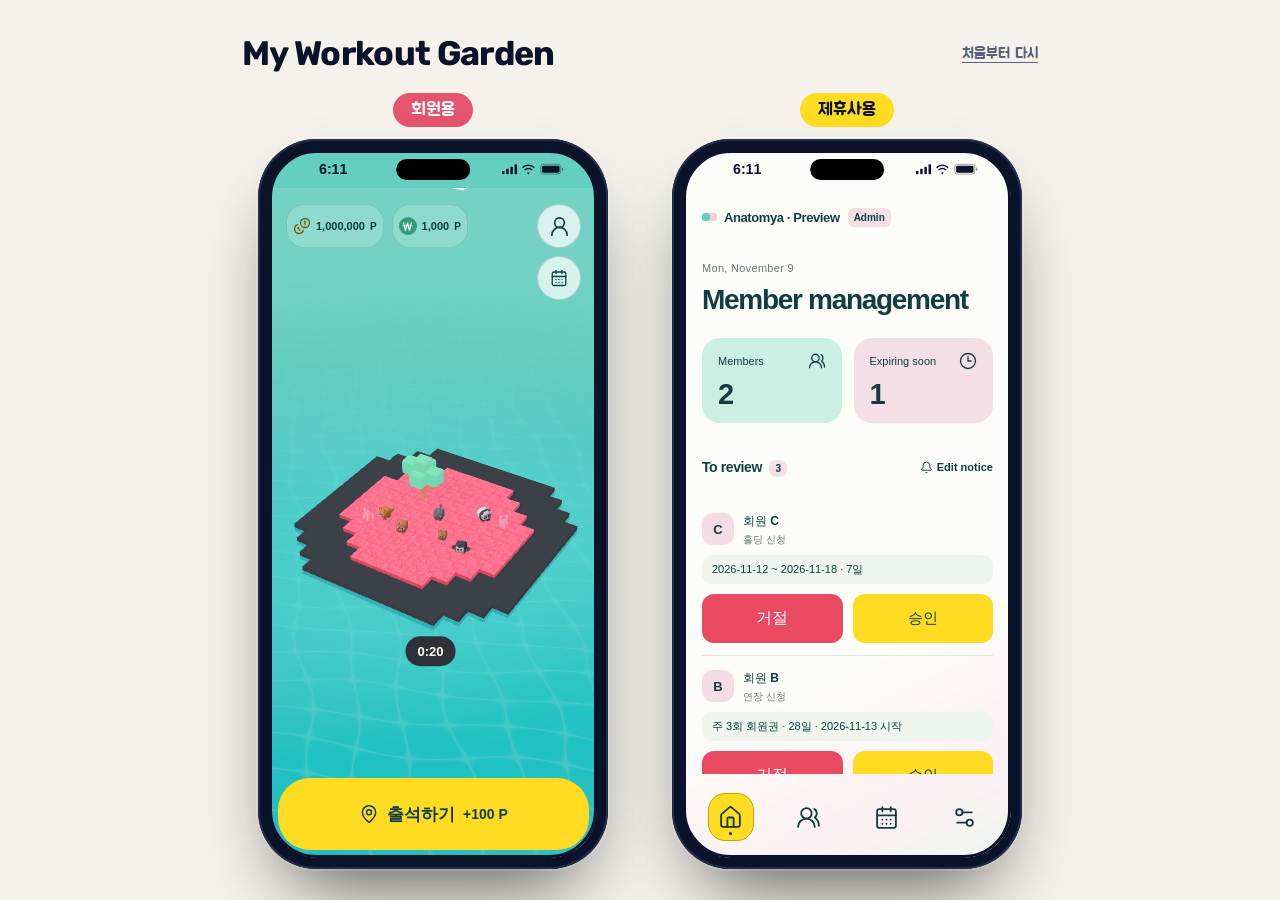
==== docs/index.html @ 876c1f79 "My Workout Garden demo site Co-Authored-By: Claude Opus 5.5 <noreply@anthropic.com>" ====
<!doctype html>
<html lang="ko">
<head>
<meta charset="utf-8">
<meta name="viewport" content="width=device-width, initial-scale=1, viewport-fit=cover">
<title>My Workout Garden</title>
<meta name="description" content="운동할수록 자라는 나만의 섬, My Workout Garden 시연">
<meta name="theme-color" content="#F5F2EB">
<link rel="preconnect" href="https://fonts.googleapis.com">
<link rel="preconnect" href="https://fonts.gstatic.com" crossorigin>
<link href="https://fonts.googleapis.com/css2?family=Jua&family=Rubik:wght@500;700&display=swap" rel="stylesheet">
<link rel="stylesheet" href="style.css">
</head>
<body>
<main class="stage">
  <header class="top">
    <h1>My Workout Garden</h1>
    <button class="reset" id="reset" type="button">처음부터 다시</button>
  </header>

  <div class="phones">
  <div class="demo demo-member">
    <p class="role">회원용</p>
    <div class="phone">
      <i class="phone-rim" aria-hidden="true"></i>
      <div class="screen">
        <div class="phone-status" aria-hidden="true">
          <span class="phone-status-clock clock">9:41</span>
          <i class="phone-status-camera"></i>
          <span class="phone-status-icons">
            <svg class="phone-status-signal" viewBox="0 0 18 12"><rect x="0" y="8" width="3" height="4" rx=".8"/><rect x="5" y="5.5" width="3" height="6.5" rx=".8"/><rect x="10" y="3" width="3" height="9" rx=".8"/><rect x="15" y="0" width="3" height="12" rx=".8"/></svg>
            <svg class="phone-status-wifi" viewBox="0 0 17 12"><path d="M8.5 2.3c2.4 0 4.6.9 6.2 2.5l1.1-1.2A10.4 10.4 0 0 0 8.5.6C5.7.6 3.1 1.7 1.2 3.6l1.1 1.2a8.8 8.8 0 0 1 6.2-2.5Zm0 3.7c1.4 0 2.7.5 3.7 1.5l1.2-1.2a7 7 0 0 0-9.8 0l1.2 1.2c1-1 2.3-1.5 3.7-1.5Zm0 3.5c-.7 0-1.3.3-1.7.7l1.7 1.8 1.7-1.8c-.4-.4-1-.7-1.7-.7Z"/></svg>
            <svg class="phone-status-battery" viewBox="0 0 27 12"><rect x=".5" y=".5" width="23" height="11" rx="3" fill="none" stroke="currentColor" opacity=".45"/><rect x="2" y="2" width="20" height="8" rx="1.7"/><path d="M25 4v4c.8-.3 1.5-1.1 1.5-2S25.8 4.3 25 4Z" opacity=".5"/></svg>
          </span>
        </div>
        <iframe id="game" src="land/index.html" title="My Workout Garden 게임" allow="accelerometer; gyroscope"></iframe>
        <div class="booking-layer" id="booking-layer" inert>
          <button class="booking-back" id="booking-back" type="button" aria-label="섬으로 돌아가기">
            <svg viewBox="0 0 24 24" fill="none" stroke="currentColor" stroke-width="2.2" stroke-linecap="round" stroke-linejoin="round" aria-hidden="true"><path d="m12 19-7-7 7-7"/><path d="M19 12H5"/></svg>
          </button>
          <p class="booking-title" id="booking-title"></p>
          <iframe id="booking" title="회원 화면"></iframe>
        </div>
        <iframe id="member-entry" title="회원 로그인" hidden></iframe>
        <div class="member-dialog" id="notice-dialog" role="dialog" aria-modal="true" aria-labelledby="notice-dialog-title" hidden>
          <div class="member-dialog-card notice-dialog-card">
            <h2 id="notice-dialog-title"></h2>
            <p id="notice-dialog-body"></p>
            <button type="button" id="notice-dialog-close">확인</button>
          </div>
        </div>
        <div class="member-dialog" id="member-dialog" role="alertdialog" aria-modal="true" aria-labelledby="member-dialog-title" aria-describedby="member-dialog-body" hidden>
          <div class="member-dialog-card">
            <h2 id="member-dialog-title"></h2>
            <p id="member-dialog-body"></p>
            <div class="member-dialog-actions">
              <button type="button" id="member-dialog-cancel">취소</button>
              <button type="button" id="member-dialog-ok">확인</button>
            </div>
          </div>
        </div>
      </div>
    </div>
  </div>
  <div class="demo demo-partner">
    <p class="role">제휴사용</p>
    <div class="phone">
      <i class="phone-rim" aria-hidden="true"></i>
      <div class="screen">
        <div class="phone-status" aria-hidden="true">
          <span class="phone-status-clock clock">9:41</span>
          <i class="phone-status-camera"></i>
          <span class="phone-status-icons">
            <svg class="phone-status-signal" viewBox="0 0 18 12"><rect x="0" y="8" width="3" height="4" rx=".8"/><rect x="5" y="5.5" width="3" height="6.5" rx=".8"/><rect x="10" y="3" width="3" height="9" rx=".8"/><rect x="15" y="0" width="3" height="12" rx=".8"/></svg>
            <svg class="phone-status-wifi" viewBox="0 0 17 12"><path d="M8.5 2.3c2.4 0 4.6.9 6.2 2.5l1.1-1.2A10.4 10.4 0 0 0 8.5.6C5.7.6 3.1 1.7 1.2 3.6l1.1 1.2a8.8 8.8 0 0 1 6.2-2.5Zm0 3.7c1.4 0 2.7.5 3.7 1.5l1.2-1.2a7 7 0 0 0-9.8 0l1.2 1.2c1-1 2.3-1.5 3.7-1.5Zm0 3.5c-.7 0-1.3.3-1.7.7l1.7 1.8 1.7-1.8c-.4-.4-1-.7-1.7-.7Z"/></svg>
            <svg class="phone-status-battery" viewBox="0 0 27 12"><rect x=".5" y=".5" width="23" height="11" rx="3" fill="none" stroke="currentColor" opacity=".45"/><rect x="2" y="2" width="20" height="8" rx="1.7"/><path d="M25 4v4c.8-.3 1.5-1.1 1.5-2S25.8 4.3 25 4Z" opacity=".5"/></svg>
          </span>
        </div>
        <iframe id="partner" src="partner/index.html" title="My Workout Garden 제휴사 화면"></iframe>
      </div>
    </div>
  </div>
  </div>
</main>
<script src="land/land-rules.js"></script>
<script src="host.js"></script>
</body>
</html>
---- docs/style.css ----
:root{
  --phone-w:min(418px,calc((100dvh - 170px)/2.0865),calc((100vw - 104px)/2));
  --ink:#0B132B;--sand:#F5F2EB;--coral:#E4546F;--coral-deep:#C43A58;--mint:#58DCC3;--teal:#146C7E;--leaf:#5CCB95;
  --sans:"Jua","Noto Sans KR",-apple-system,BlinkMacSystemFont,"Apple SD Gothic Neo","Malgun Gothic",sans-serif;
  --display:"Rubik","Noto Sans KR",system-ui,sans-serif;
}
*{box-sizing:border-box}
html,body{margin:0;min-height:100%}
body{background:var(--sand);color:var(--ink);font-family:var(--sans);word-break:keep-all;-webkit-tap-highlight-color:transparent}
button{font:inherit;color:inherit;border:0;background:none;padding:0;cursor:pointer;touch-action:manipulation}
button:focus-visible{outline:2px solid var(--ink);outline-offset:2px}

.reset{font-size:15px;color:#59617a;text-decoration:underline;text-underline-offset:4px;padding:10px 0;min-height:44px}
.reset:hover{color:var(--ink)}

/* ── 폰 틀: aboardfit.com 목업(.phone/.screen/.phone-rim) 그대로 ── */
.demo{display:flex;flex-direction:column;align-items:center;flex:none}
.phone{position:relative;isolation:isolate;container-type:inline-size;display:grid;width:var(--phone-w);padding:0;background:transparent}
.phone::before{content:'';position:absolute;inset:0;z-index:-1;border-radius:16.66667cqw;background:#0B132B;pointer-events:none;
  box-shadow:0 0 0 2px rgba(245,242,235,.18),0 40px 80px -30px rgba(0,0,0,.7),inset 0 0 0 2px #222c4d}
.screen{position:relative;width:93.33333%;height:auto;aspect-ratio:390/844;margin:3.33333cqw auto;border-radius:13.33333cqw;overflow:hidden;background:#0B132B;clip-path:inset(0 round 13.33333cqw);container-type:inline-size;--phone-status-height:5.21327%}
.phone-rim{position:absolute;inset:calc(3.33333cqw - 1px);z-index:2;border:3px solid #0B132B;border-radius:calc(13.33333cqw + 1px);pointer-events:none}
.phone-status{position:absolute;z-index:2;inset:0 0 auto;height:var(--phone-status-height);display:grid;grid-template-columns:1fr 22.5641cqw 1fr;align-items:center;padding:0;background:#64CFC1;color:#0B132B;font:600 4.35897cqw/1 -apple-system,BlinkMacSystemFont,"Segoe UI",sans-serif;font-variant-numeric:tabular-nums;pointer-events:none;user-select:none}
.phone-status-clock{grid-column:1;justify-self:center}
.phone-status-camera{position:absolute;left:50%;top:50%;transform:translate(-50%,-50%);width:22.5641cqw;height:6.15385cqw;border-radius:999px;background:#000}
.phone-status-icons{grid-column:3;justify-self:center;display:flex;align-items:center;gap:1.02564cqw}
.phone-status-icons svg{display:block;height:3.2cqw;fill:currentColor;overflow:visible}
.phone-status-signal{width:4.61538cqw}
.phone-status-wifi{width:5.12821cqw}
.phone-status-battery{width:7.4359cqw}


@media (prefers-reduced-motion:reduce){*{animation:none!important;transition:none!important}}

/* 게임: 상태바 아래 전체를 iframe으로 채운다(사이트 목업의 video 배치와 같은 방식) */
#game{position:absolute;inset:var(--phone-status-height) 0 0;width:100%;height:calc(100% - var(--phone-status-height));border:0;display:block;background:#64CFC1}

/* 회원용·제휴사용 두 대 배치 */
.stage{min-height:100dvh;display:flex;flex-direction:column;align-items:center;justify-content:center;gap:18px;padding:20px 24px}
.top{width:100%;max-width:calc(var(--phone-w)*2 + 96px);display:flex;align-items:center;justify-content:space-between;gap:16px}
h1{margin:0;font:700 34px/1.1 var(--display);letter-spacing:-.02em}
.phones{display:flex;justify-content:center;gap:clamp(24px,5vw,96px)}
.demo{gap:12px}
.role{margin:0;padding:7px 18px 5px;border-radius:999px;font-size:18px;line-height:1.2;background:var(--coral);color:#fff}
.demo-partner .role{background:#FFDC22;color:var(--ink)}
.demo-partner #partner{background:#FCFCF8}
#partner{position:absolute;inset:var(--phone-status-height) 0 0;width:100%;height:calc(100% - var(--phone-status-height));border:0;display:block}

@media (max-width:860px){
  :root{--phone-w:min(418px,calc(100vw - 16px))}
  .stage{justify-content:flex-start;padding:16px 8px 32px}
  .top{padding:0 8px}
  h1{font-size:26px}
  .phones{flex-direction:column;align-items:center;gap:32px}
}

/* 회원 폰: 수업 예약 화면 */
.booking-layer{position:absolute;inset:var(--phone-status-height) 0 0;z-index:1;background:#FCFCF8;transform:translateX(100%);visibility:hidden;transition:transform .36s cubic-bezier(.32,.72,0,1),visibility 0s .36s}
.booking-layer.open{transform:none;visibility:visible;transition:transform .36s cubic-bezier(.32,.72,0,1)}
#booking{display:block;width:100%;height:100%;border:0;background:#FCFCF8}
.booking-back{position:absolute;z-index:1;top:12px;left:12px;width:44px;height:44px;display:grid;place-items:center;border-radius:50%;color:#123D40}
.booking-back svg{width:24px;height:24px}
.booking-title{position:absolute;z-index:1;top:12px;left:60px;right:60px;margin:0;height:44px;display:grid;place-items:center;font:700 16px/1 var(--sans);color:#123D40;pointer-events:none}
#booking{height:calc(100% - 56px);margin-top:56px}
.member-dialog{position:absolute;inset:0;z-index:5;display:grid;place-items:center;padding:24px;background:rgba(18,61,64,.5)}
.member-dialog[hidden]{display:none}
.member-dialog-card{width:100%;max-width:300px;padding:24px 20px 16px;border-radius:16px;background:#FFFDF8;color:#123D40;text-align:center}
.member-dialog-card h2{margin:0;font:700 17px/1.3 var(--sans)}
.member-dialog-card p{margin:8px 0 18px;font-size:14px;line-height:1.45}
.member-dialog-actions{display:grid;grid-template-columns:1fr 1fr;gap:8px}
.member-dialog-actions button{min-height:46px;border-radius:12px;font-size:15px}
#member-dialog-cancel{background:#123D4012}
#member-dialog-ok{background:#E94A62;color:#fff}
#member-entry{position:absolute;z-index:1;inset:var(--phone-status-height) 0 0;width:100%;height:calc(100% - var(--phone-status-height));border:0;background:#64CFC1}
#member-entry[hidden]{display:none}
.demo-partner .phone-status{background:#FCFCF8}
.demo-partner.is-entry .phone-status{background:#64CFC1}
.demo-member .phone-status{transition:background-color .36s cubic-bezier(.32,.72,0,1)}
.demo-member .screen:has(.booking-layer.open) .phone-status{background:#FCFCF8}
.demo-partner .phone-status::after{content:"";position:absolute;inset:0;background:#102d2e3d;opacity:0;pointer-events:none}
.demo-partner.sheet-open .phone-status::after{opacity:1}
.notice-dialog-card{text-align:left;max-height:70%;overflow:auto;scrollbar-width:none}
.notice-dialog-card p{white-space:pre-line;overflow-wrap:anywhere}
#notice-dialog-close{width:100%;min-height:46px;border-radius:12px;background:#FFDC22;color:#123D40;font-size:15px;font-weight:700}
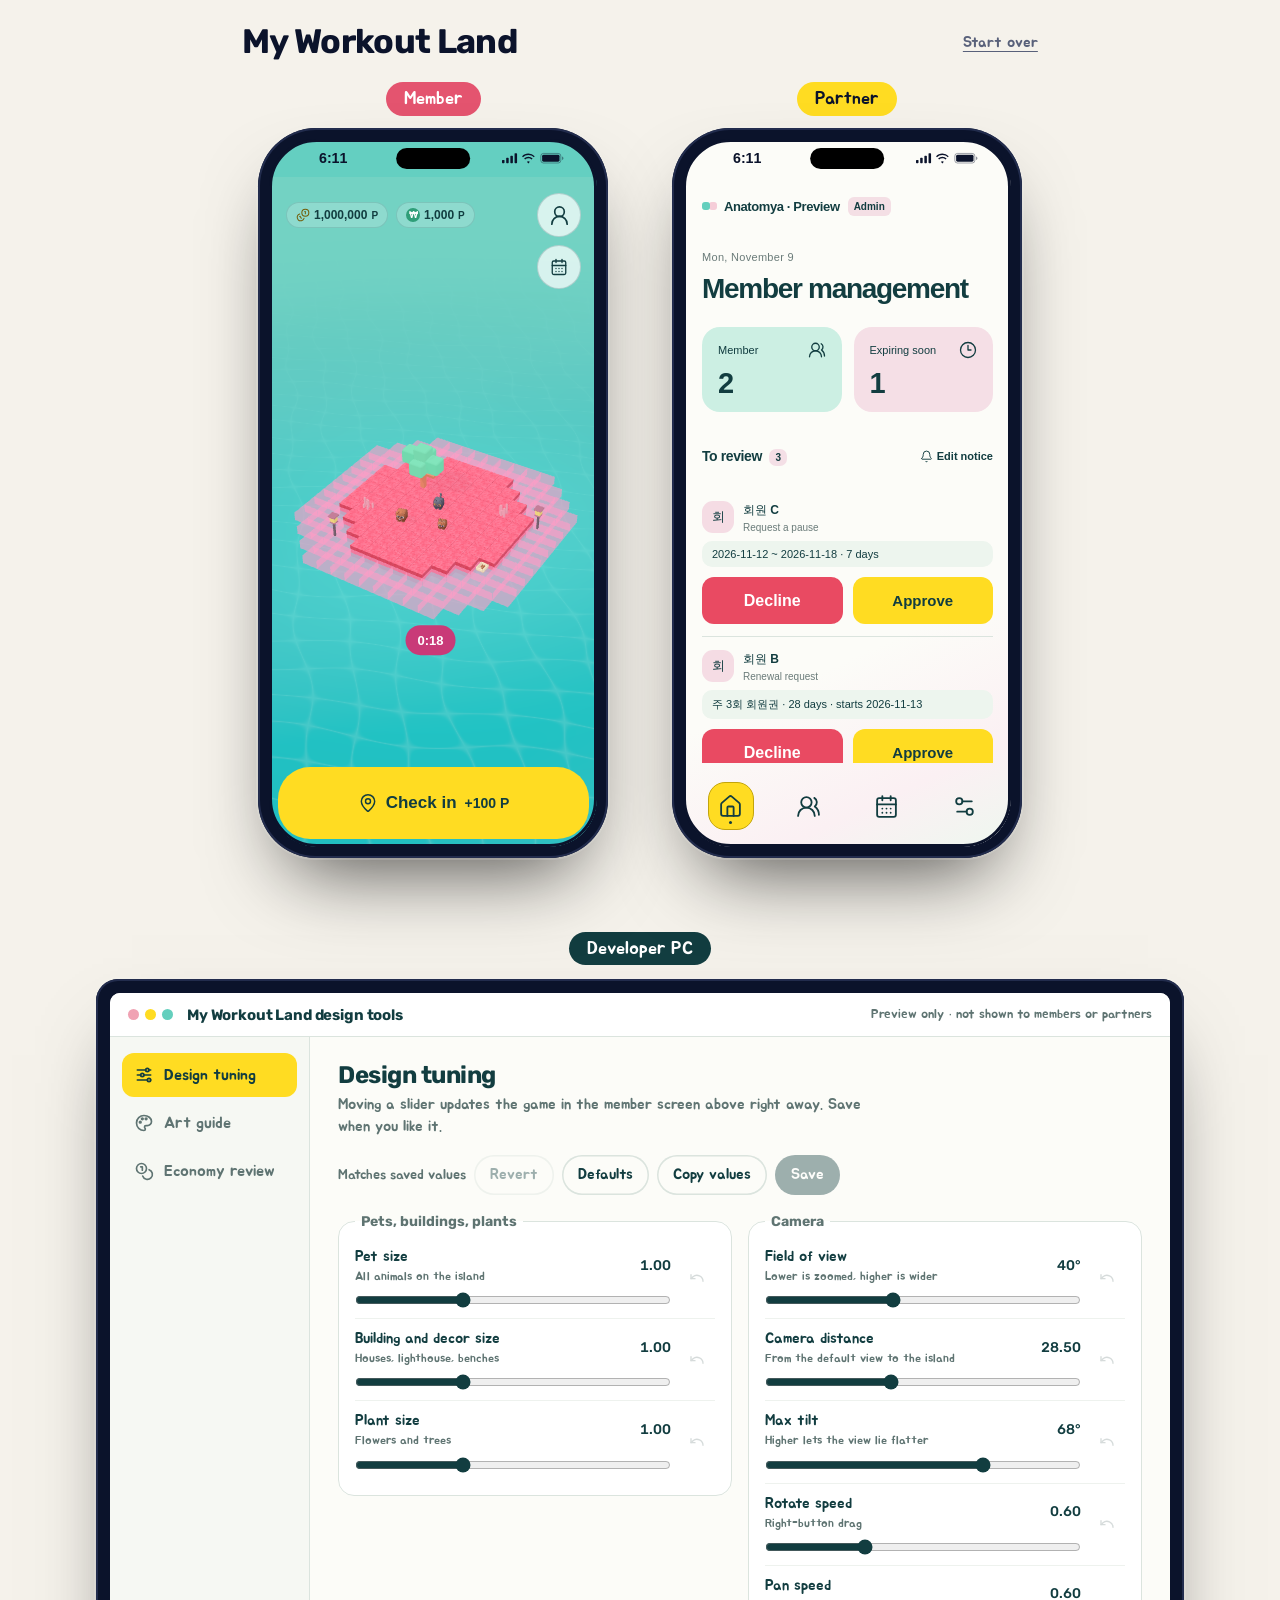
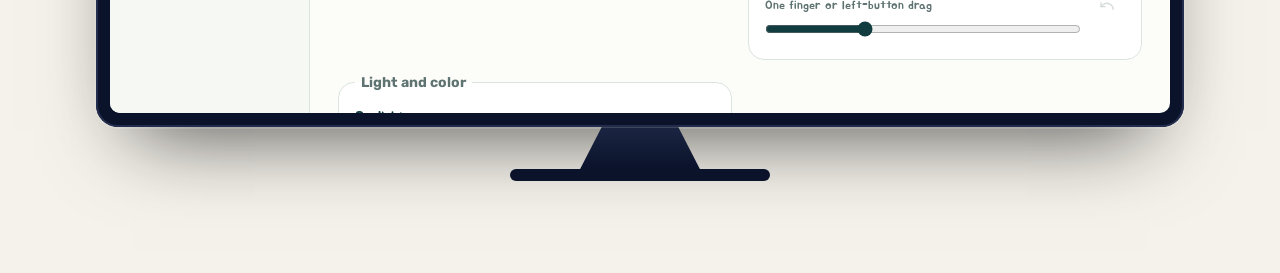
==== commit 646db6a2: "Land terrain editing, camera gestures, i18n, partner language, dev PC screen Per-block holes and dia" ====
--- a/docs/index.html
+++ b/docs/index.html
@@ -1,26 +1,28 @@
 <!doctype html>
 <html lang="ko">
 <head>
+<script src="assets/i18n.js"></script>
 <meta charset="utf-8">
 <meta name="viewport" content="width=device-width, initial-scale=1, viewport-fit=cover">
-<title>My Workout Garden</title>
-<meta name="description" content="운동할수록 자라는 나만의 섬, My Workout Garden 시연">
+<title>My Workout Land</title>
+<meta name="description" content="운동할수록 자라는 나만의 섬, My Workout Land 시연">
 <meta name="theme-color" content="#F5F2EB">
 <link rel="preconnect" href="https://fonts.googleapis.com">
 <link rel="preconnect" href="https://fonts.gstatic.com" crossorigin>
 <link href="https://fonts.googleapis.com/css2?family=Jua&family=Rubik:wght@500;700&display=swap" rel="stylesheet">
 <link rel="stylesheet" href="style.css">
+<link rel="stylesheet" href="devtools/devtools.css">
 </head>
 <body>
 <main class="stage">
   <header class="top">
-    <h1>My Workout Garden</h1>
+    <h1>My Workout Land</h1>
     <button class="reset" id="reset" type="button">처음부터 다시</button>
   </header>
 
   <div class="phones">
   <div class="demo demo-member">
-    <p class="role">회원용</p>
+    <p class="role">회원</p>
     <div class="phone">
       <i class="phone-rim" aria-hidden="true"></i>
       <div class="screen">
@@ -33,7 +35,7 @@
             <svg class="phone-status-battery" viewBox="0 0 27 12"><rect x=".5" y=".5" width="23" height="11" rx="3" fill="none" stroke="currentColor" opacity=".45"/><rect x="2" y="2" width="20" height="8" rx="1.7"/><path d="M25 4v4c.8-.3 1.5-1.1 1.5-2S25.8 4.3 25 4Z" opacity=".5"/></svg>
           </span>
         </div>
-        <iframe id="game" src="land/index.html" title="My Workout Garden 게임" allow="accelerometer; gyroscope"></iframe>
+        <iframe id="game" src="land/index.html" title="My Workout Land 게임" allow="accelerometer; gyroscope"></iframe>
         <div class="booking-layer" id="booking-layer" inert>
           <button class="booking-back" id="booking-back" type="button" aria-label="섬으로 돌아가기">
             <svg viewBox="0 0 24 24" fill="none" stroke="currentColor" stroke-width="2.2" stroke-linecap="round" stroke-linejoin="round" aria-hidden="true"><path d="m12 19-7-7 7-7"/><path d="M19 12H5"/></svg>
@@ -63,7 +65,7 @@
     </div>
   </div>
   <div class="demo demo-partner">
-    <p class="role">제휴사용</p>
+    <p class="role">제휴사</p>
     <div class="phone">
       <i class="phone-rim" aria-hidden="true"></i>
       <div class="screen">
@@ -76,13 +78,15 @@
             <svg class="phone-status-battery" viewBox="0 0 27 12"><rect x=".5" y=".5" width="23" height="11" rx="3" fill="none" stroke="currentColor" opacity=".45"/><rect x="2" y="2" width="20" height="8" rx="1.7"/><path d="M25 4v4c.8-.3 1.5-1.1 1.5-2S25.8 4.3 25 4Z" opacity=".5"/></svg>
           </span>
         </div>
-        <iframe id="partner" src="partner/index.html" title="My Workout Garden 제휴사 화면"></iframe>
+        <iframe id="partner" src="partner/index.html" title="My Workout Land 제휴사 화면"></iframe>
       </div>
     </div>
   </div>
   </div>
+  <section class="desk" id="devtools" aria-label="My Workout Land 디자인 도구"></section>
 </main>
 <script src="land/land-rules.js"></script>
 <script src="host.js"></script>
+<script src="devtools/devtools.js"></script>
 </body>
 </html>
--- a/docs/style.css
+++ b/docs/style.css
@@ -82,3 +82,8 @@
 .notice-dialog-card{text-align:left;max-height:70%;overflow:auto;scrollbar-width:none}
 .notice-dialog-card p{white-space:pre-line;overflow-wrap:anywhere}
 #notice-dialog-close{width:100%;min-height:46px;border-radius:12px;background:#FFDC22;color:#123D40;font-size:15px;font-weight:700}
+
+/* 게임 중앙 팝업·뽑기 연출의 딤이 상태바까지 덮는다 */
+.demo-member .phone-status::after{content:"";position:absolute;inset:0;background:#123d4066;opacity:0;pointer-events:none}
+.demo-member.land-dim .phone-status::after{opacity:1}
+.demo-member.land-dim-strong .phone-status::after{opacity:1;background:#0d2a2df2}
--- a/docs/devtools/devtools.css
+++ b/docs/devtools/devtools.css
@@ -0,0 +1,107 @@
+/* 개발용 PC 화면. 휴대폰 목업 아래에 놓는 모니터 */
+.desk{
+  --dev-ink:#123d40;--dev-muted:#5f7472;--dev-line:#dbe4de;--dev-paper:#fcfcf8;--dev-mint:#64cfbd;--dev-mint-soft:#e3f6f0;
+  --dev-yellow:#ffdc22;--dev-coral:#e4546f;--dev-pink-soft:#fbe7ed;
+  display:flex;flex-direction:column;align-items:center;width:min(1120px,100%);margin:56px auto 72px;padding:0 16px
+}
+.desk .role-dev{margin-bottom:14px;background:#123d40;color:#fff}
+.monitor{width:100%;padding:14px;border-radius:22px;background:#0b132b;box-shadow:0 0 0 2px rgba(245,242,235,.18),0 40px 80px -36px rgba(0,0,0,.7),inset 0 0 0 2px #222c4d}
+.monitor-screen{display:flex;flex-direction:column;height:min(720px,82vh);min-height:560px;overflow:hidden;border-radius:10px;background:var(--dev-paper);color:var(--dev-ink)}
+.monitor-stand{display:flex;flex-direction:column;align-items:center}
+.monitor-stand::before{content:'';width:120px;height:42px;background:linear-gradient(#1b2541,#0b132b);clip-path:polygon(18% 0,82% 0,100% 100%,0 100%)}
+.monitor-stand i{width:260px;height:12px;border-radius:999px;background:#0b132b;box-shadow:0 18px 30px -12px rgba(11,19,43,.5)}
+
+.dev-bar{display:flex;align-items:center;gap:14px;min-height:44px;padding:0 18px;border-bottom:1px solid var(--dev-line);background:#fff}
+.dev-bar strong{font:700 15px/1.2 var(--display);letter-spacing:-.01em}
+.dev-bar small{margin-left:auto;color:var(--dev-muted);font-size:13px}
+.dev-dots{display:flex;gap:6px}.dev-dots i{width:11px;height:11px;border-radius:50%;background:#f0a2b3}.dev-dots i+i{background:var(--dev-yellow)}.dev-dots i+i+i{background:var(--dev-mint)}
+
+.dev-body{display:grid;grid-template-columns:200px minmax(0,1fr);flex:1;min-height:0}
+.dev-tabs{display:flex;flex-direction:column;gap:4px;padding:16px 12px;border-right:1px solid var(--dev-line);background:#f6f8f3}
+.dev-tabs button{display:flex;align-items:center;gap:10px;min-height:44px;padding:0 12px;border-radius:12px;color:var(--dev-muted);font-size:16px;text-align:left;transition:background .15s,color .15s}
+.dev-tabs button:hover{background:#eef3ee;color:var(--dev-ink)}
+.dev-tabs button[aria-selected="true"]{background:var(--dev-yellow);color:var(--dev-ink)}
+.dev-tabs button:active{transform:scale(.98)}
+.dev-icon{width:20px;height:20px;flex:none}
+
+.dev-panel{overflow:auto;padding:24px 28px 32px;font-size:15px}
+.dev-head{display:flex;flex-wrap:wrap;align-items:flex-end;justify-content:space-between;gap:16px;margin-bottom:20px}
+.dev-head h2{margin:0 0 4px;font:700 24px/1.2 var(--display);letter-spacing:-.02em}
+.dev-head p{margin:0;max-width:60ch;color:var(--dev-muted);line-height:1.5}
+.dev-actions{display:flex;flex-wrap:wrap;align-items:center;gap:8px}
+.dev-status{font-size:14px;color:var(--dev-muted)}
+.dev-status.warn{color:var(--dev-coral)}
+.dev-btn{min-height:40px;padding:0 16px;border-radius:999px;font-size:15px;white-space:nowrap;transition:transform .12s,background .15s}
+.dev-btn.primary{background:var(--dev-ink);color:#fff}
+.dev-btn.ghost{box-shadow:inset 0 0 0 1.5px var(--dev-line)}
+.dev-btn.ghost:hover:not(:disabled){background:#f0f4ef}
+.dev-btn:active:not(:disabled){transform:scale(.97)}
+.dev-btn:disabled{opacity:.4;cursor:default}
+.dev-panel :focus-visible,.dev-tabs :focus-visible{outline:2px solid var(--dev-ink);outline-offset:2px}
+
+.tune-groups{display:grid;grid-template-columns:repeat(auto-fit,minmax(300px,1fr));gap:16px;align-items:start}
+.tune-group{margin:0;padding:8px 16px 12px;border:1px solid var(--dev-line);border-radius:16px;background:#fff}
+.tune-group legend{padding:0 6px;font:700 14px/1 var(--display);color:var(--dev-muted)}
+.tune-row{display:grid;grid-template-columns:minmax(0,1fr) 56px 36px;grid-template-areas:"label out reset" "input input reset";align-items:center;column-gap:8px;padding:10px 0;border-top:1px solid #eef2ee}
+.tune-group legend+.tune-row{border-top:0}
+.tune-row label{grid-area:label;display:flex;flex-direction:column;gap:2px}
+.tune-row label small{color:var(--dev-muted);font-size:12px;line-height:1.35}
+.tune-row output{grid-area:out;text-align:right;font:500 14px/1 var(--display);font-variant-numeric:tabular-nums}
+.tune-row.changed output{color:var(--dev-coral)}
+.tune-row input[type=range]{grid-area:input;width:100%;accent-color:var(--dev-ink);margin:8px 0 0}
+.tune-row input[type=color]{grid-area:input;width:100%;height:32px;margin-top:6px;padding:2px;border:1px solid var(--dev-line);border-radius:8px;background:#fff}
+.tune-default{grid-area:reset;display:grid;place-items:center;width:36px;height:36px;border-radius:50%;color:var(--dev-muted)}
+.tune-default:hover:not(:disabled){background:#f0f4ef;color:var(--dev-ink)}
+.tune-default:disabled{opacity:.25;cursor:default}
+.tune-default .dev-icon{width:16px;height:16px}
+
+.dev-note{display:flex;gap:8px;align-items:flex-start;margin:20px 0 0;color:var(--dev-muted);font-size:13px;line-height:1.5}
+.dev-note .dev-icon{width:16px;height:16px;margin-top:2px}
+.dev-empty{display:grid;place-items:center;gap:8px;height:100%;color:var(--dev-muted);text-align:center}
+.dev-muted{color:var(--dev-muted);font-size:13px;line-height:1.5}
+
+.art-grid,.eco-grid{display:grid;grid-template-columns:repeat(auto-fit,minmax(280px,1fr));gap:16px;align-items:start}
+.dev-card{padding:16px 18px;border:1px solid var(--dev-line);border-radius:16px;background:#fff;min-width:0}
+.dev-card.wide{grid-column:1/-1}
+.dev-card h3{margin:0 0 12px;font:700 15px/1.2 var(--display)}
+.dev-card h3:not(:first-child){margin-top:18px}
+.swatches{display:grid;gap:8px;margin:0;padding:0;list-style:none}
+.swatches.compact{grid-template-columns:repeat(2,minmax(0,1fr))}
+.swatch{display:grid;grid-template-columns:28px minmax(0,1fr) auto;align-items:center;gap:10px}
+.swatch i{width:28px;height:28px;border-radius:8px;box-shadow:inset 0 0 0 1px rgba(18,61,64,.12)}
+.swatch code{font:500 12px/1 ui-monospace,Consolas,monospace;color:var(--dev-muted)}
+.ratios{display:grid;gap:8px;margin:0}
+.ratios div{display:flex;justify-content:space-between;gap:12px;padding-bottom:8px;border-bottom:1px solid #eef2ee}
+.ratios dt{color:var(--dev-muted)}
+.ratios dd{margin:0;font-variant-numeric:tabular-nums;text-align:right}
+.rules{display:grid;gap:8px;margin:0;padding:0;list-style:none}
+.rules li{display:flex;gap:8px;line-height:1.45}
+.rules .dev-icon{width:18px;height:18px;color:#2f9e86;margin-top:1px}
+
+.dev-input{display:flex;align-items:center;gap:8px;font-size:14px;color:var(--dev-muted)}
+.dev-input input{width:96px;min-height:40px;padding:0 10px;border:1.5px solid var(--dev-line);border-radius:10px;font:500 15px var(--display);color:var(--dev-ink);text-align:right}
+.checks{display:grid;gap:8px;margin:0 0 20px;padding:0;list-style:none}
+.checks li{display:flex;align-items:center;gap:12px;padding:10px 14px;border-radius:12px;background:#fff;border:1px solid var(--dev-line);line-height:1.45}
+.badge{display:inline-flex;align-items:center;gap:4px;flex:none;min-width:64px;padding:4px 10px;border-radius:999px;font-size:13px}
+.badge .dev-icon{width:14px;height:14px}
+.badge.ok{background:var(--dev-mint-soft);color:#1d7766}
+.badge.warn{background:var(--dev-pink-soft);color:#a8344c}
+.badge.info{background:#eef1f6;color:#4a5878}
+.dev-card table{width:100%;border-collapse:collapse;font-variant-numeric:tabular-nums}
+.dev-card th,.dev-card td{padding:8px 6px;border-bottom:1px solid #eef2ee;text-align:right;white-space:nowrap}
+.dev-card th[scope=row],.dev-card thead th:first-child{text-align:left}
+.dev-card thead th{color:var(--dev-muted);font-weight:400;font-size:13px}
+.dev-card table+.ratios,.dev-card table+p{margin-top:12px}
+.table-scroll{max-height:260px;overflow:auto}
+
+@media (max-width:760px){
+  .desk{margin-top:40px;padding:0}
+  .monitor{padding:8px;border-radius:16px}
+  .monitor-screen{height:auto;min-height:0}
+  .dev-body{grid-template-columns:1fr}
+  .dev-tabs{flex-direction:row;overflow-x:auto;border-right:0;border-bottom:1px solid var(--dev-line);padding:10px}
+  .dev-tabs button{flex:none}
+  .dev-bar small{display:none}
+  .dev-panel{padding:18px 16px 24px}
+}
+@media (prefers-reduced-motion:reduce){.dev-tabs button,.dev-btn{transition:none}}
